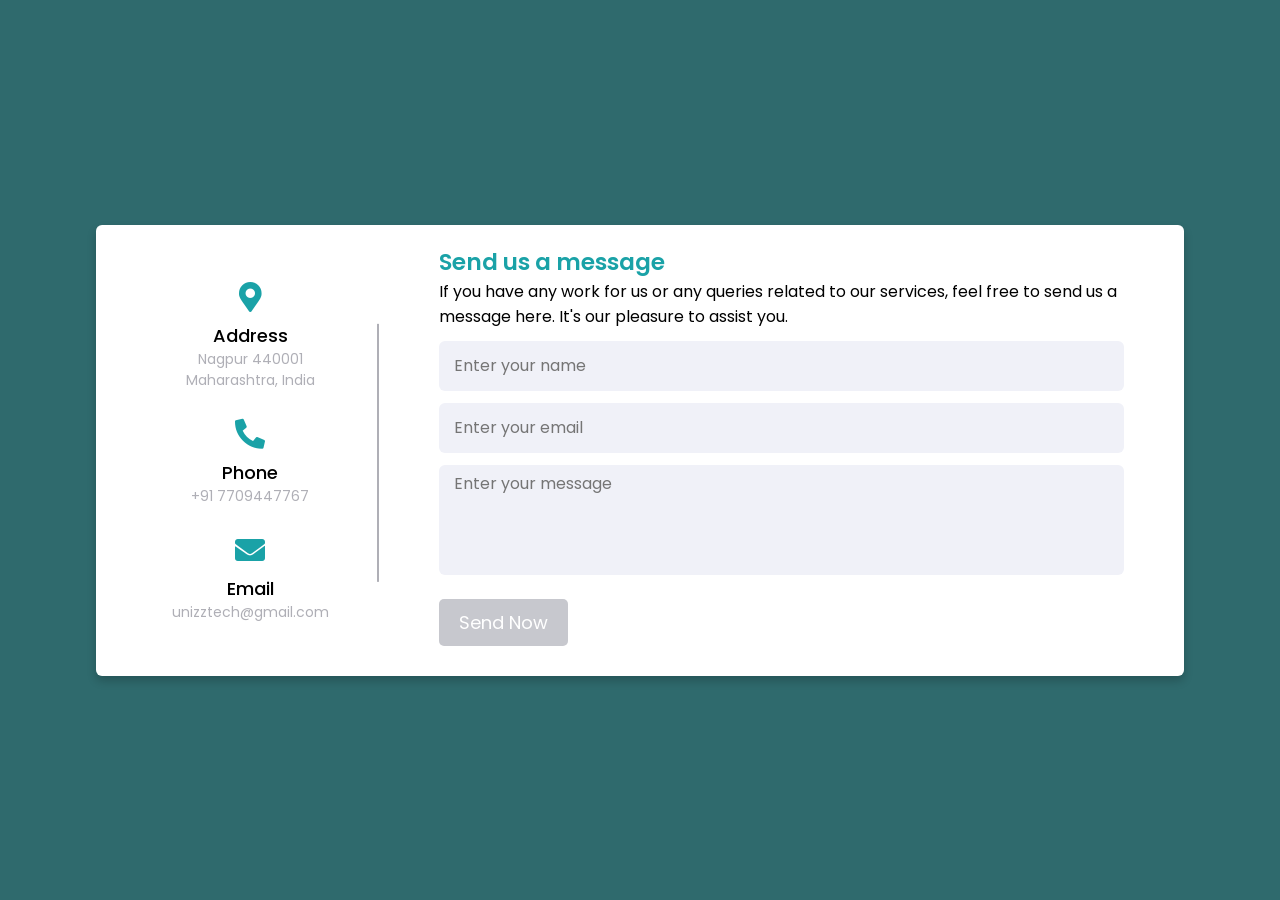
==== contact.html @ b30d298e "update new code" ====
<!DOCTYPE html>
<!-- Created By CodingLab - www.codinglabweb.com -->
<html lang="en" dir="ltr">
<head>
  <meta charset="UTF-8">
  <title>UnizzTech - Contact us</title>
  <link rel="stylesheet" href="./assets/css/contact.css">

  <!-- Favicon -->
  <link rel="shortcut icon" href="./assets/images/logo-ut.png" type="image/svg+xml">

  <!-- Fontawesome CDN Link -->
  <link rel="stylesheet" href="https://cdnjs.cloudflare.com/ajax/libs/font-awesome/5.15.2/css/all.min.css"/>
  <meta name="viewport" content="width=device-width, initial-scale=1.0">

</head>

<body>
  <div class="container">
    <div class="content">
      <div class="left-side">
        <div class="address details">
          <i class="fas fa-map-marker-alt"></i>
          <div class="topic">Address</div>
          <div class="text-one">Nagpur 440001</div>
          <div class="text-two">Maharashtra, India</div>
        </div>
        <div class="phone details">
          <i class="fas fa-phone-alt"></i>
          <div class="topic">Phone</div>
          <div class="text-one">+91 7709447767</div>
        </div>
        <div class="email details">
          <i class="fas fa-envelope"></i>
          <div class="topic">Email</div>
          <div class="text-one">unizztech@gmail.com</div>
        </div>
      </div>
      <div class="right-side">
        <div class="topic-text">Send us a message</div>
        <p>If you have any work for us or any queries related to our services, feel free to send us a message here. It's our pleasure to assist you.</p>
        <form action="https://formspree.io/f/mwkddpoo" method="POST">
          <div class="input-box">
            <input type="text" id="name" name="name" placeholder="Enter your name">
          </div>
          <div class="input-box">
            <input type="text" id="email" name="email" placeholder="Enter your email">
          </div>
          <div class="input-box message-box">
            <textarea id="message" name="message" placeholder="Enter your message"></textarea>
          </div>
          <div class="button">
            <input type="submit" value="Send Now">
          </div>
        </form>
      </div>
    </div>
  </div>
</body>
</html>
---- assets/css/contact.css ----
/* Google Font CDN Link */
@import url('https://fonts.googleapis.com/css2?family=Poppins:wght@200;300;400;500;600;700&display=swap');
*{
  margin: 0;
  padding: 0;
  box-sizing: border-box;
  font-family: "Poppins" , sans-serif;
}
body{
  min-height: 100vh;
  width: 100%;
  background:  #2f6a6d;
  display: flex;
  align-items: center;
  justify-content: center;
}
.container{
  width: 85%;
  background: #fff;
  border-radius: 6px;
  padding: 20px 60px 30px 40px;
  box-shadow: 0 5px 10px rgba(0, 0, 0, 0.2);
}
.container .content{
  display: flex;
  align-items: center;
  justify-content: space-between;
}
.container .content .left-side{
  width: 25%;
  height: 100%;
  display: flex;
  flex-direction: column;
  align-items: center;
  justify-content: center;
  margin-top: 15px;
  position: relative;
}
.content .left-side::before{
  content: '';
  position: absolute;
  height: 70%;
  width: 2px;
  right: -15px;
  top: 50%;
  transform: translateY(-50%);
  background: #afafb6;
}
.content .left-side .details{
  margin: 14px;
  text-align: center;
}
.content .left-side .details i{
  font-size: 30px;
  color: #1aa2a7;
  margin-bottom: 10px;
}
.content .left-side .details .topic{
  font-size: 18px;
  font-weight: 500;
}
.content .left-side .details .text-one,
.content .left-side .details .text-two{
  font-size: 14px;
  color: #afafb6;
}
.container .content .right-side{
  width: 75%;
  margin-left: 75px;
}
.content .right-side .topic-text{
  font-size: 23px;
  font-weight: 600;
  color: #1aa2a7;
}
.right-side .input-box{
  height: 50px;
  width: 100%;
  margin: 12px 0;
}
.right-side .input-box input,
.right-side .input-box textarea{
  height: 100%;
  width: 100%;
  border: none;
  outline: none;
  font-size: 16px;
  background: #F0F1F8;
  border-radius: 6px;
  padding: 0 15px;
  resize: none;
}
.right-side .message-box{
  min-height: 110px;
}
.right-side .input-box textarea{
  padding-top: 6px;
}
.right-side .button{
  display: inline-block;
  margin-top: 12px;
}
.right-side .button input[type="button"]{
  color: #fff;
  font-size: 18px;
  outline: none;
  border: none;
  padding: 8px 16px;
  border-radius: 6px;
  background: #c7c8ce;
  cursor: pointer;
  transition: all 0.3s ease;
}
.button input[type="button"]:hover{
  background: #1aa2a7;
}

@media (max-width: 950px) {
  .container{
    width: 90%;
    padding: 30px 40px 40px 35px ;
  }
  .container .content .right-side{
   width: 75%;
   margin-left: 55px;
}
}
@media (max-width: 820px) {
  .container{
    margin: 40px 0;
    height: 100%;
  }
  .container .content{
    flex-direction: column-reverse;
  }
 .container .content .left-side{
   width: 100%;
   flex-direction: row;
   margin-top: 40px;
   justify-content: center;
   flex-wrap: wrap;
 }
 .container .content .left-side::before{
   display: none;
 }
 .container .content .right-side{
   width: 100%;
   margin-left: 0;
 }
}

.button input {
    background-color:  #c7c8ce;
    color: white;
    padding: 10px 20px;
    border: none;
    font-size: 18px;
    border-radius: 5px;
    cursor: pointer;
    transition: background-color 0.3s ease;
  }

  .button input:hover {
    background-color: #1aa2a7;
  }
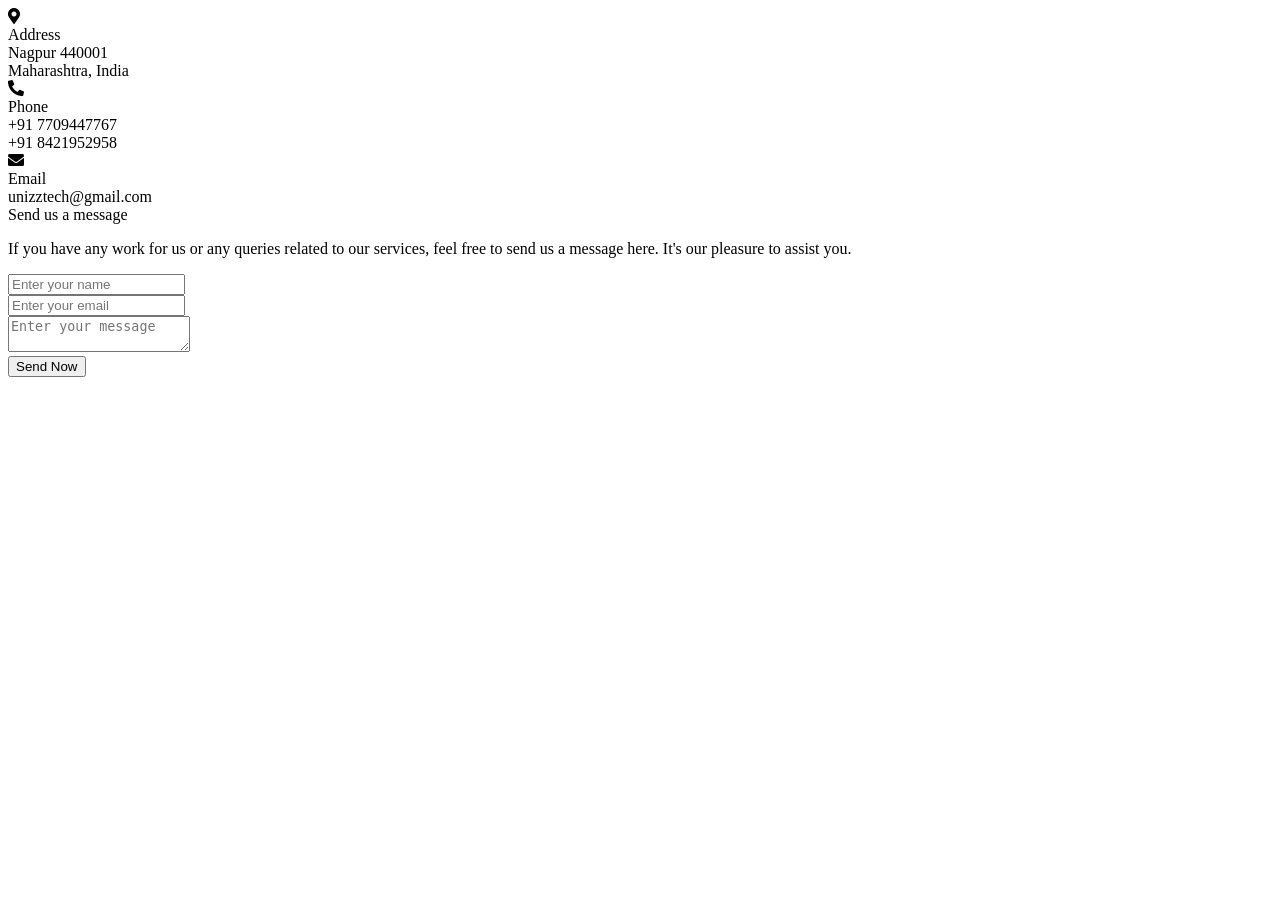
==== commit 2a4657a2: "Update contact.html" ====
--- a/contact.html
+++ b/contact.html
@@ -1,5 +1,4 @@
 <!DOCTYPE html>
-<!-- Created By CodingLab - www.codinglabweb.com -->
 <html lang="en" dir="ltr">
 <head>
   <meta charset="UTF-8">
@@ -29,6 +28,7 @@
           <i class="fas fa-phone-alt"></i>
           <div class="topic">Phone</div>
           <div class="text-one">+91 7709447767</div>
+          <div class="text-two">+91 8421952958</div>
         </div>
         <div class="email details">
           <i class="fas fa-envelope"></i>
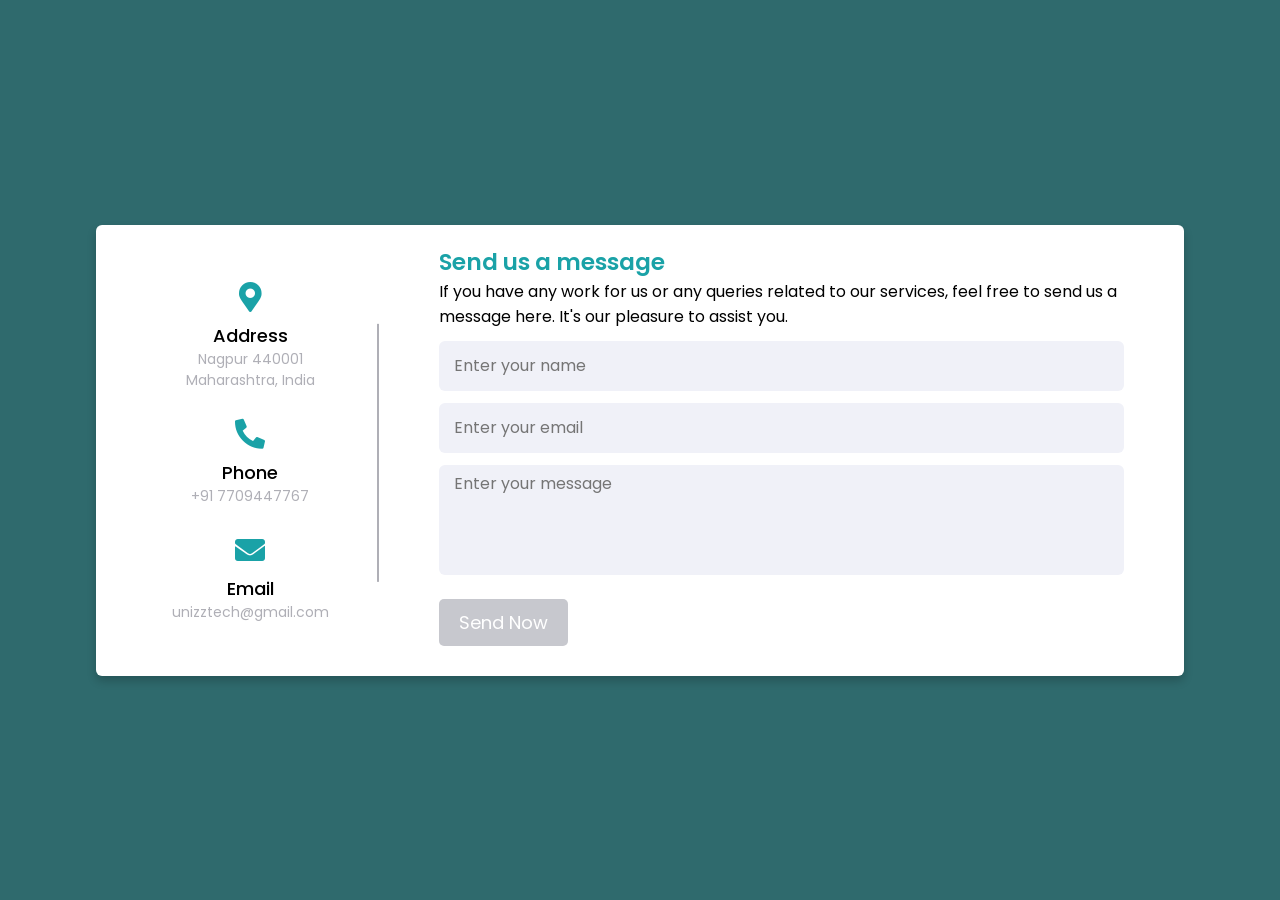
==== commit 9a20d2be: "Update contact.html" ====
--- a/contact.html
+++ b/contact.html
@@ -28,7 +28,6 @@
           <i class="fas fa-phone-alt"></i>
           <div class="topic">Phone</div>
           <div class="text-one">+91 7709447767</div>
-          <div class="text-two">+91 8421952958</div>
         </div>
         <div class="email details">
           <i class="fas fa-envelope"></i>
--- a/assets/css/contact.css
+++ b/assets/css/contact.css
@@ -0,0 +1,165 @@
+/* Google Font CDN Link */
+@import url('https://fonts.googleapis.com/css2?family=Poppins:wght@200;300;400;500;600;700&display=swap');
+*{
+  margin: 0;
+  padding: 0;
+  box-sizing: border-box;
+  font-family: "Poppins" , sans-serif;
+}
+body{
+  min-height: 100vh;
+  width: 100%;
+  background:  #2f6a6d;
+  display: flex;
+  align-items: center;
+  justify-content: center;
+}
+.container{
+  width: 85%;
+  background: #fff;
+  border-radius: 6px;
+  padding: 20px 60px 30px 40px;
+  box-shadow: 0 5px 10px rgba(0, 0, 0, 0.2);
+}
+.container .content{
+  display: flex;
+  align-items: center;
+  justify-content: space-between;
+}
+.container .content .left-side{
+  width: 25%;
+  height: 100%;
+  display: flex;
+  flex-direction: column;
+  align-items: center;
+  justify-content: center;
+  margin-top: 15px;
+  position: relative;
+}
+.content .left-side::before{
+  content: '';
+  position: absolute;
+  height: 70%;
+  width: 2px;
+  right: -15px;
+  top: 50%;
+  transform: translateY(-50%);
+  background: #afafb6;
+}
+.content .left-side .details{
+  margin: 14px;
+  text-align: center;
+}
+.content .left-side .details i{
+  font-size: 30px;
+  color: #1aa2a7;
+  margin-bottom: 10px;
+}
+.content .left-side .details .topic{
+  font-size: 18px;
+  font-weight: 500;
+}
+.content .left-side .details .text-one,
+.content .left-side .details .text-two{
+  font-size: 14px;
+  color: #afafb6;
+}
+.container .content .right-side{
+  width: 75%;
+  margin-left: 75px;
+}
+.content .right-side .topic-text{
+  font-size: 23px;
+  font-weight: 600;
+  color: #1aa2a7;
+}
+.right-side .input-box{
+  height: 50px;
+  width: 100%;
+  margin: 12px 0;
+}
+.right-side .input-box input,
+.right-side .input-box textarea{
+  height: 100%;
+  width: 100%;
+  border: none;
+  outline: none;
+  font-size: 16px;
+  background: #F0F1F8;
+  border-radius: 6px;
+  padding: 0 15px;
+  resize: none;
+}
+.right-side .message-box{
+  min-height: 110px;
+}
+.right-side .input-box textarea{
+  padding-top: 6px;
+}
+.right-side .button{
+  display: inline-block;
+  margin-top: 12px;
+}
+.right-side .button input[type="button"]{
+  color: #fff;
+  font-size: 18px;
+  outline: none;
+  border: none;
+  padding: 8px 16px;
+  border-radius: 6px;
+  background: #c7c8ce;
+  cursor: pointer;
+  transition: all 0.3s ease;
+}
+.button input[type="button"]:hover{
+  background: #1aa2a7;
+}
+
+@media (max-width: 950px) {
+  .container{
+    width: 90%;
+    padding: 30px 40px 40px 35px ;
+  }
+  .container .content .right-side{
+   width: 75%;
+   margin-left: 55px;
+}
+}
+@media (max-width: 820px) {
+  .container{
+    margin: 40px 0;
+    height: 100%;
+  }
+  .container .content{
+    flex-direction: column-reverse;
+  }
+ .container .content .left-side{
+   width: 100%;
+   flex-direction: row;
+   margin-top: 40px;
+   justify-content: center;
+   flex-wrap: wrap;
+ }
+ .container .content .left-side::before{
+   display: none;
+ }
+ .container .content .right-side{
+   width: 100%;
+   margin-left: 0;
+ }
+}
+
+.button input {
+    background-color:  #c7c8ce;
+    color: white;
+    padding: 10px 20px;
+    border: none;
+    font-size: 18px;
+    border-radius: 5px;
+    cursor: pointer;
+    transition: background-color 0.3s ease;
+  }
+
+  .button input:hover {
+    background-color: #1aa2a7;
+  }
